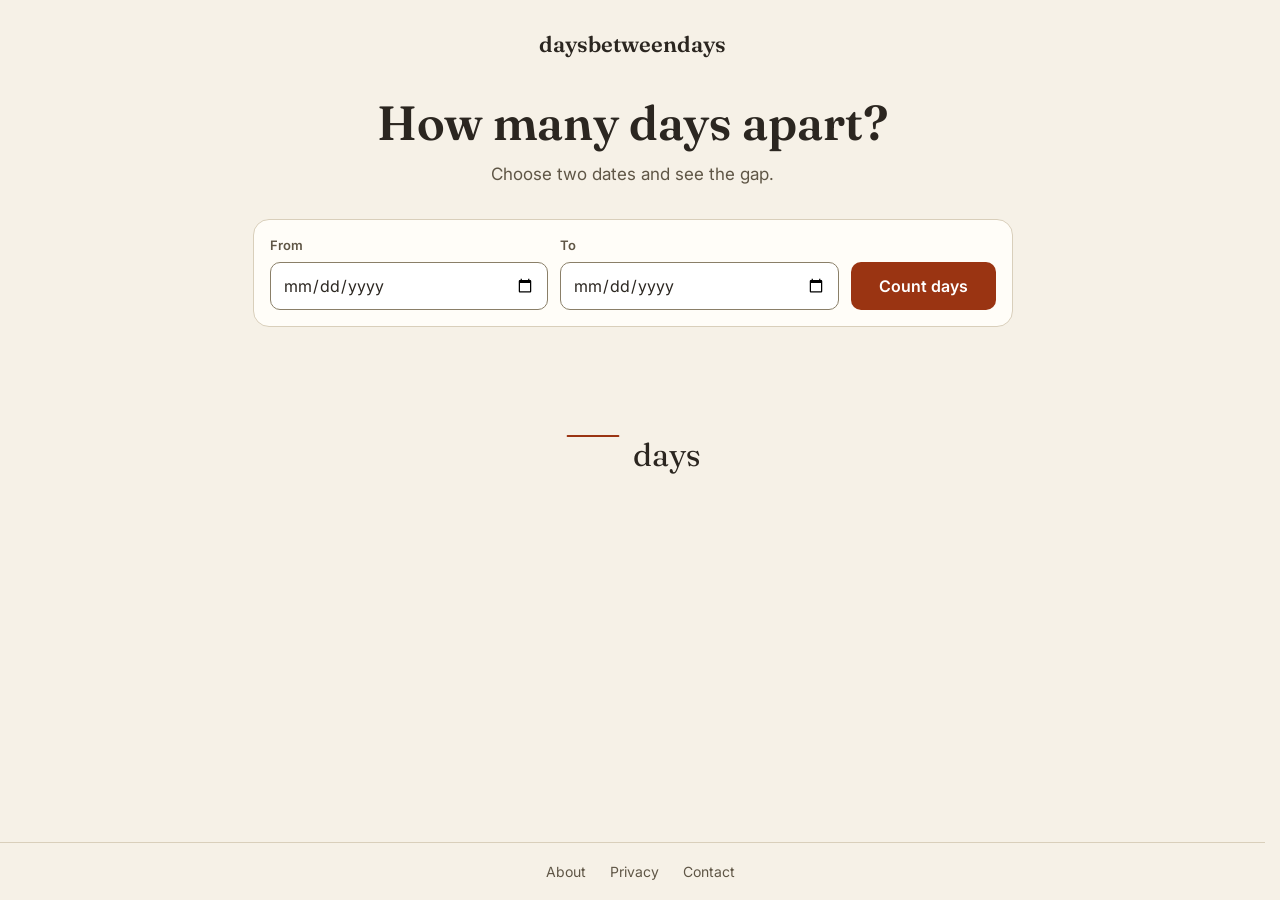
==== index.html @ 242fb788 "Add Vercel Web Analytics" ====
<!doctype html>
<html lang="en">
<head>
  <meta charset="utf-8">
  <meta name="viewport" content="width=device-width, initial-scale=1">
  <title>Days Between Dates Calculator | daysbetweendays</title>
  <meta name="description" content="Free calculator that shows how many days there are between two dates, in days, weeks, months and years.">
  <link rel="preconnect" href="https://fonts.googleapis.com">
  <link rel="preconnect" href="https://fonts.gstatic.com" crossorigin>
  <link rel="stylesheet" href="https://fonts.googleapis.com/css2?family=Fraunces:wght@500;600;700&family=Inter:wght@400;500;600&display=swap">
  <link rel="stylesheet" href="style.css">
  <script>
    window.va = window.va || function () { (window.vaq = window.vaq || []).push(arguments); };
  </script>
  <script defer src="/_vercel/insights/script.js"></script>
</head>
<body>
  <header class="site-header">
    <a class="brand" href="/">daysbetweendays</a>
  </header>

  <div class="layout">
    <!-- Left sidebar ad: paste your ad code inside this div -->
    <!-- <aside class="ad side side-left" aria-label="Advertisement">Ad 160×600</aside> -->

    <main class="main">
      <h1>How many days apart?</h1>
      <p class="lead">Choose two dates and see the gap.</p>

      <form class="calc" id="calc" novalidate>
        <div class="field">
          <label for="start">From</label>
          <input id="start" name="start" type="date">
        </div>
        <div class="field">
          <label for="end">To</label>
          <input id="end" name="end" type="date">
        </div>
        <button type="submit" class="btn">Count days</button>
      </form>

      <section class="result" aria-live="polite">
        <p class="error" id="error" hidden></p>
        <div class="big">
          <span class="num" id="days">–</span>
          <span class="unit" id="unit">days</span>
        </div>
        <div class="pills">
          <span class="pill" id="weeks" hidden></span>
          <span class="pill" id="ymd" hidden></span>
        </div>
      </section>
    </main>

    <!-- Right sidebar ad: paste your ad code inside this div -->
    <!-- <aside class="ad side side-right" aria-label="Advertisement">Ad 160×600</aside> -->
  </div>

  <!-- Bottom banner ad: paste your ad code inside this div -->
  <!-- <div class="ad-row">
    <div class="ad banner" aria-label="Advertisement">Ad 728×90</div>
  </div> -->

  <footer class="site-footer">
    <a href="/about.html">About</a>
    <a href="/privacy.html">Privacy</a>
    <a href="/contact.html">Contact</a>
  </footer>

  <script>
    (function () {
      var form = document.getElementById('calc');
      var startEl = document.getElementById('start');
      var endEl = document.getElementById('end');
      var daysEl = document.getElementById('days');
      var unitEl = document.getElementById('unit');
      var weeksEl = document.getElementById('weeks');
      var ymdEl = document.getElementById('ymd');
      var errorEl = document.getElementById('error');

      function parse(value) {
        var p = value.split('-');
        return { y: +p[0], m: +p[1], d: +p[2], t: Date.UTC(+p[0], +p[1] - 1, +p[2]) };
      }

      function plural(n, word) {
        return n + ' ' + word + (n === 1 ? '' : 's');
      }

      function reset() {
        daysEl.textContent = '–';
        unitEl.textContent = 'days';
        weeksEl.hidden = true;
        ymdEl.hidden = true;
      }

      function calculate() {
        errorEl.hidden = true;
        if (!startEl.value || !endEl.value) {
          reset();
          if (startEl.value || endEl.value) {
            errorEl.textContent = 'Choose both dates to see the result.';
            errorEl.hidden = false;
          }
          return;
        }

        var a = parse(startEl.value);
        var b = parse(endEl.value);
        if (b.t < a.t) { var tmp = a; a = b; b = tmp; }

        var total = Math.round((b.t - a.t) / 86400000);

        var years = b.y - a.y;
        var months = b.m - a.m;
        var days = b.d - a.d;
        if (days < 0) {
          months -= 1;
          days += new Date(Date.UTC(b.y, b.m - 1, 0)).getUTCDate();
        }
        if (months < 0) { years -= 1; months += 12; }

        var weeks = Math.floor(total / 7);
        var remDays = total % 7;

        daysEl.textContent = total.toLocaleString('en-GB');
        unitEl.textContent = total === 1 ? 'day' : 'days';

        weeksEl.textContent = plural(weeks, 'week') + ', ' + plural(remDays, 'day');
        weeksEl.hidden = false;

        var parts = [];
        if (years) parts.push(plural(years, 'year'));
        if (months) parts.push(plural(months, 'month'));
        if (days || !parts.length) parts.push(plural(days, 'day'));
        ymdEl.textContent = parts.join(', ');
        ymdEl.hidden = false;
      }

      form.addEventListener('submit', function (e) { e.preventDefault(); calculate(); });
      startEl.addEventListener('change', calculate);
      endEl.addEventListener('change', calculate);
    })();
  </script>
</body>
</html>
---- style.css ----
:root {
  --bg: #f6f1e7;
  --surface: #fffdf8;
  --pill: #efe8d9;
  --border: #d9cfbb;
  --input-border: #8a7f68;
  --text: #2b2620;
  --muted: #5f5646;
  --accent: #9a3412;
  --accent-hover: #7c2a0e;
  --serif: 'Fraunces', Georgia, serif;
  --sans: 'Inter', system-ui, -apple-system, 'Segoe UI', sans-serif;
}

*, *::before, *::after { box-sizing: border-box; }

html { scrollbar-gutter: stable; }

body {
  margin: 0;
  min-height: 100vh;
  display: flex;
  flex-direction: column;
  background: var(--bg);
  color: var(--text);
  font-family: var(--sans);
  line-height: 1.5;
}

/* Header */
.site-header { padding: 28px 32px 0; text-align: center; }
.brand {
  font-family: var(--serif);
  font-weight: 600;
  font-size: 22px;
  color: var(--text);
  text-decoration: none;
}

/* Layout: equal side columns keep the main column centred on the page */
.layout {
  flex: 1;
  display: grid;
  grid-template-columns: minmax(0, 1fr) minmax(0, 760px) minmax(0, 1fr);
  gap: 40px;
  padding: 36px 24px;
}
.main { grid-column: 2; min-width: 0; text-align: center; }
.side-left { justify-self: end; }
.side-right { justify-self: start; }

h1 {
  margin: 0 0 12px;
  font-family: var(--serif);
  font-size: 48px;
  line-height: 1.1;
  font-weight: 600;
}
.lead { margin: 0 0 32px; color: var(--muted); font-size: 17px; }

/* Calculator bar */
.calc {
  display: flex;
  flex-wrap: wrap;
  align-items: flex-end;
  gap: 12px;
  padding: 16px;
  background: var(--surface);
  border: 1px solid var(--border);
  border-radius: 16px;
  text-align: left;
}
.field { flex: 1; min-width: 170px; display: flex; flex-direction: column; gap: 6px; }
.field label { font-size: 13px; font-weight: 600; color: var(--muted); }
.field input {
  height: 48px;
  padding: 0 12px;
  border: 1px solid var(--input-border);
  border-radius: 10px;
  background: #fff;
  color: var(--text);
  font: 16px var(--sans);
}
.btn {
  height: 48px;
  padding: 0 28px;
  border: 0;
  border-radius: 10px;
  background: var(--accent);
  color: #fff;
  font: 600 16px var(--sans);
  cursor: pointer;
}
.btn:hover { background: var(--accent-hover); }
.field input:focus-visible,
.btn:focus-visible { outline: 3px solid #1d4ed8; outline-offset: 2px; }

/* Result */
.result { margin-top: 36px; }
.big { display: flex; align-items: baseline; justify-content: center; gap: 12px; }
.num {
  font-family: var(--serif);
  font-size: 120px;
  font-weight: 700;
  line-height: 1;
  color: var(--accent);
  overflow-wrap: anywhere;
}
.unit { font-family: var(--serif); font-size: 32px; }
.pills { margin-top: 14px; display: flex; gap: 10px; justify-content: center; flex-wrap: wrap; }
.pill { padding: 8px 16px; border-radius: 999px; background: var(--pill); font-size: 14px; }
.error { margin: 0 0 12px; color: #9b1c1c; font-weight: 500; }

/* Ads */
.ad {
  display: flex;
  align-items: center;
  justify-content: center;
  flex: none;
  border: 1px dashed #8a7f68;
  background: #efe8d9;
  color: var(--muted);
  font: 500 12px var(--sans);
}
.side { width: 160px; height: 600px; }
.ad-row { display: flex; justify-content: center; padding: 0 24px 86px; }
.banner { width: 728px; max-width: 100%; height: 90px; }

/* Footer */
.site-footer {
  padding: 18px 32px;
  border-top: 1px solid var(--border);
  position: fixed
  ;
  right: 0;
  bottom: 0;
  left: 0;
  background: var(--bg);
  display: flex;
  gap: 24px;
  justify-content: center;
  font-size: 14px;
}
.site-footer a { color: var(--muted); text-decoration: none; }
.site-footer a:hover { text-decoration: underline; }

/* Responsive */
@media (max-width: 1240px) {
  .layout { grid-template-columns: minmax(0, 1fr); }
  .main { grid-column: 1; }
  .side { display: none; }
}
@media (max-width: 600px) {
  h1 { font-size: 36px; }
  .num { font-size: 80px; }
  .btn { width: 100%; }
}

/* Pages */
.page {
   max-width: 600px; 
   margin: 0 auto; 
   margin-top: 36px;
   padding-bottom: 60px;
   text-align: left; 
  }
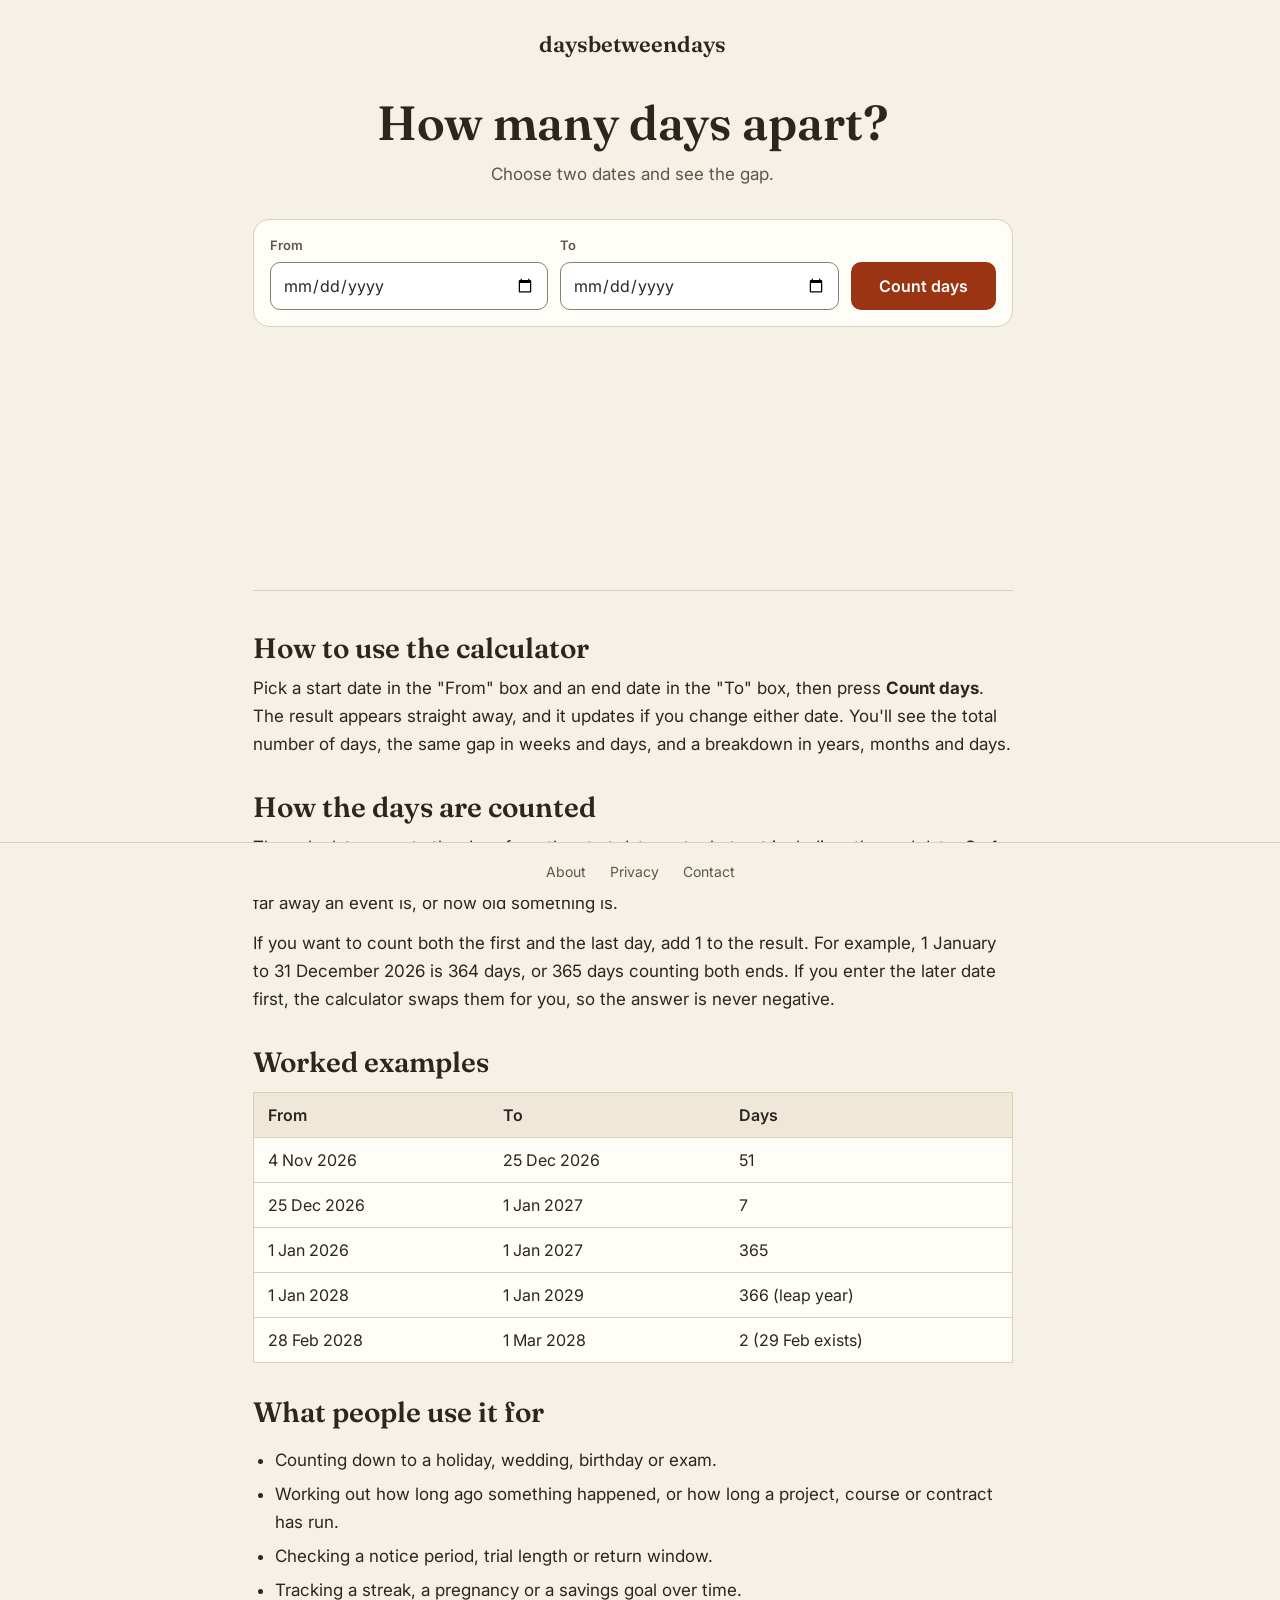
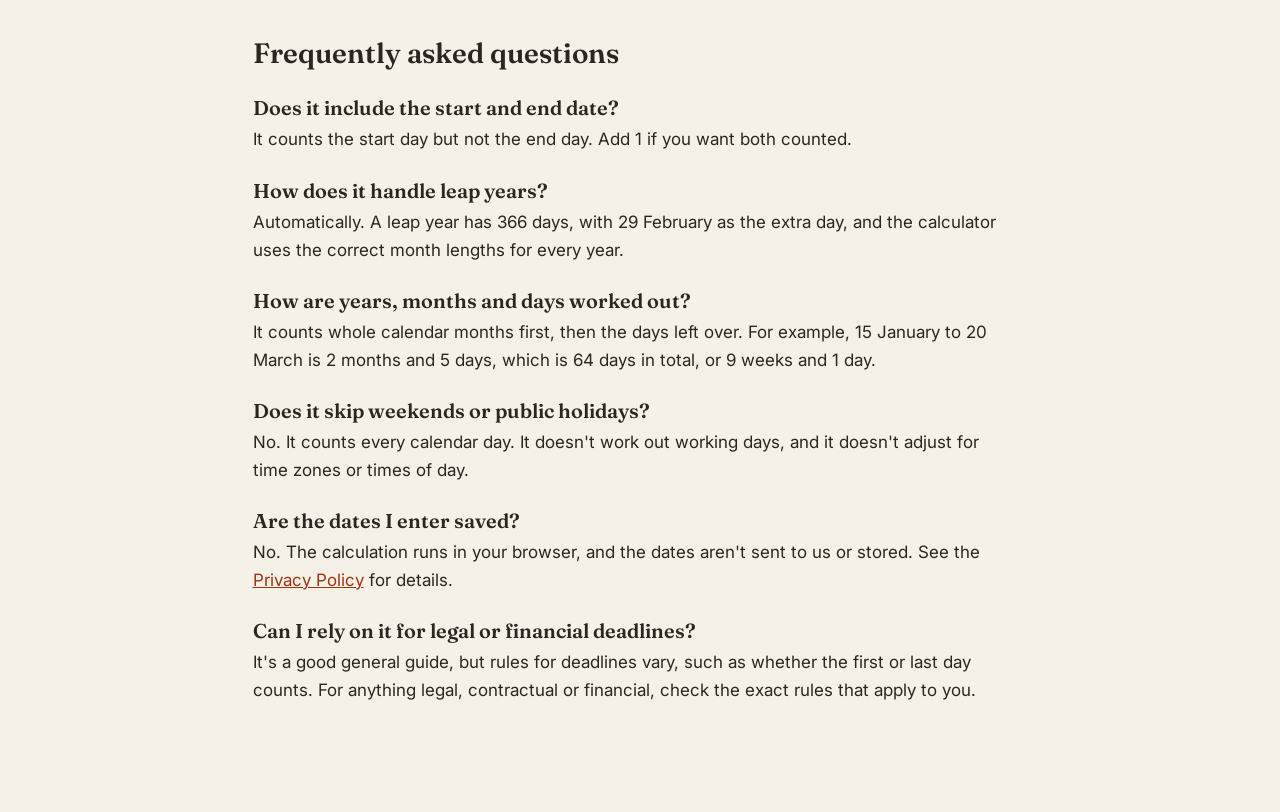
==== commit 2660bc5c: "Updated index page" ====
--- a/index.html
+++ b/index.html
@@ -42,13 +42,65 @@
       <section class="result" aria-live="polite">
         <p class="error" id="error" hidden></p>
         <div class="big">
-          <span class="num" id="days">–</span>
-          <span class="unit" id="unit">days</span>
+          <span class="num" id="days"></span>
+          <span class="unit" id="unit"></span>
         </div>
         <div class="pills">
           <span class="pill" id="weeks" hidden></span>
           <span class="pill" id="ymd" hidden></span>
         </div>
+      </section>
+      <section class="info">
+        <h2>How to use the calculator</h2>
+        <p>Pick a start date in the "From" box and an end date in the "To" box, then press <strong>Count days</strong>. The result appears straight away, and it updates if you change either date. You'll see the total number of days, the same gap in weeks and days, and a breakdown in years, months and days.</p>
+
+        <h2>How the days are counted</h2>
+        <p>The calculator counts the days from the start date up to, but not including, the end date. So 1 January to 2 January is 1 day. This is the usual way to measure how long something lasts, how far away an event is, or how old something is.</p>
+        <p>If you want to count both the first and the last day, add 1 to the result. For example, 1 January to 31 December 2026 is 364 days, or 365 days counting both ends. If you enter the later date first, the calculator swaps them for you, so the answer is never negative.</p>
+
+        <h2>Worked examples</h2>
+        <div class="table-wrap">
+          <table>
+            <thead>
+              <tr><th scope="col">From</th><th scope="col">To</th><th scope="col">Days</th></tr>
+            </thead>
+            <tbody>
+              <tr><td>4 Nov 2026</td><td>25 Dec 2026</td><td>51</td></tr>
+              <tr><td>25 Dec 2026</td><td>1 Jan 2027</td><td>7</td></tr>
+              <tr><td>1 Jan 2026</td><td>1 Jan 2027</td><td>365</td></tr>
+              <tr><td>1 Jan 2028</td><td>1 Jan 2029</td><td>366 (leap year)</td></tr>
+              <tr><td>28 Feb 2028</td><td>1 Mar 2028</td><td>2 (29 Feb exists)</td></tr>
+            </tbody>
+          </table>
+        </div>
+
+        <h2>What people use it for</h2>
+        <ul>
+          <li>Counting down to a holiday, wedding, birthday or exam.</li>
+          <li>Working out how long ago something happened, or how long a project, course or contract has run.</li>
+          <li>Checking a notice period, trial length or return window.</li>
+          <li>Tracking a streak, a pregnancy or a savings goal over time.</li>
+        </ul>
+
+        <h2>Frequently asked questions</h2>
+
+        <h3>Does it include the start and end date?</h3>
+        <p>It counts the start day but not the end day. Add 1 if you want both counted.</p>
+
+        <h3>How does it handle leap years?</h3>
+        <p>Automatically. A leap year has 366 days, with 29 February as the extra day, and the calculator uses the correct month lengths for every year.</p>
+
+        <h3>How are years, months and days worked out?</h3>
+        <p>It counts whole calendar months first, then the days left over. For example, 15 January to 20 March is 2 months and 5 days, which is 64 days in total, or 9 weeks and 1 day.</p>
+
+        <h3>Does it skip weekends or public holidays?</h3>
+        <p>No. It counts every calendar day. It doesn't work out working days, and it doesn't adjust for time zones or times of day.</p>
+
+        <h3>Are the dates I enter saved?</h3>
+        <p>No. The calculation runs in your browser, and the dates aren't sent to us or stored. See the <a href="/privacy.html">Privacy Policy</a> for details.</p>
+
+        <h3>Can I rely on it for legal or financial deadlines?</h3>
+        <p>It's a good general guide, but rules for deadlines vary, such as whether the first or last day counts. For anything legal, contractual or financial, check the exact rules that apply to you.</p>
       </section>
     </main>
 
@@ -88,8 +140,8 @@
       }
 
       function reset() {
-        daysEl.textContent = '–';
-        unitEl.textContent = 'days';
+        daysEl.textContent = '';
+        unitEl.textContent = '';
         weeksEl.hidden = true;
         ymdEl.hidden = true;
       }
@@ -98,10 +150,6 @@
         errorEl.hidden = true;
         if (!startEl.value || !endEl.value) {
           reset();
-          if (startEl.value || endEl.value) {
-            errorEl.textContent = 'Choose both dates to see the result.';
-            errorEl.hidden = false;
-          }
           return;
         }
 
--- a/style.css
+++ b/style.css
@@ -45,7 +45,7 @@
   gap: 40px;
   padding: 36px 24px;
 }
-.main { grid-column: 2; min-width: 0; text-align: center; }
+.main { grid-column: 2; min-width: 0; padding-bottom: 60px; text-align: center; }
 .side-left { justify-self: end; }
 .side-right { justify-self: start; }
 
@@ -96,7 +96,7 @@
 .btn:focus-visible { outline: 3px solid #1d4ed8; outline-offset: 2px; }
 
 /* Result */
-.result { margin-top: 36px; }
+.result { min-height: 171px; margin-top: 36px; }
 .big { display: flex; align-items: baseline; justify-content: center; gap: 12px; }
 .num {
   font-family: var(--serif);
@@ -163,4 +163,73 @@
    margin-top: 36px;
    padding-bottom: 60px;
    text-align: left; 
-  }+  }
+
+/* Homepage information section */
+.info { 
+  margin-top: 56px; 
+  padding-top: 8px; 
+  border-top: 1px solid var(--border); 
+  text-align: left; 
+}
+
+.info h2 { 
+  margin: 32px 0 8px; 
+  font-family: var(--serif); 
+  font-size: 28px; 
+  line-height: 1.25; 
+  font-weight: 600; 
+}
+
+.info h3 {
+  margin: 24px 0 4px; 
+  font-family: var(--serif); 
+  font-size: 20px; 
+  line-height: 1.3; 
+  font-weight: 600; 
+}
+
+.info p, .info li { 
+  font-size: 17px; 
+  line-height: 1.65; 
+}
+
+.info p { 
+  margin: 0 0 12px; 
+}
+.info ul { 
+  padding-left: 22px; 
+}
+.info li { 
+  margin-bottom: 6px; 
+}
+.info a { 
+  color: var(--accent); 
+  text-decoration: underline; 
+}
+
+.table-wrap { 
+  overflow-x: auto; 
+  margin: 12px 0; 
+}
+
+.info table { 
+  width: 100%; 
+  border-collapse: collapse; 
+  background: var(--surface); 
+  border: 1px solid var(--border); 
+}
+
+.info th, .info td { 
+  padding: 10px 14px; 
+  text-align: left; 
+  font-size: 16px; 
+  border-bottom: 1px solid var(--border); 
+}
+
+.info th { 
+  background: var(--pill); 
+  font-weight: 600; 
+}
+
+@media (max-width: 600px) { .info h2 { font-size: 24px; } }
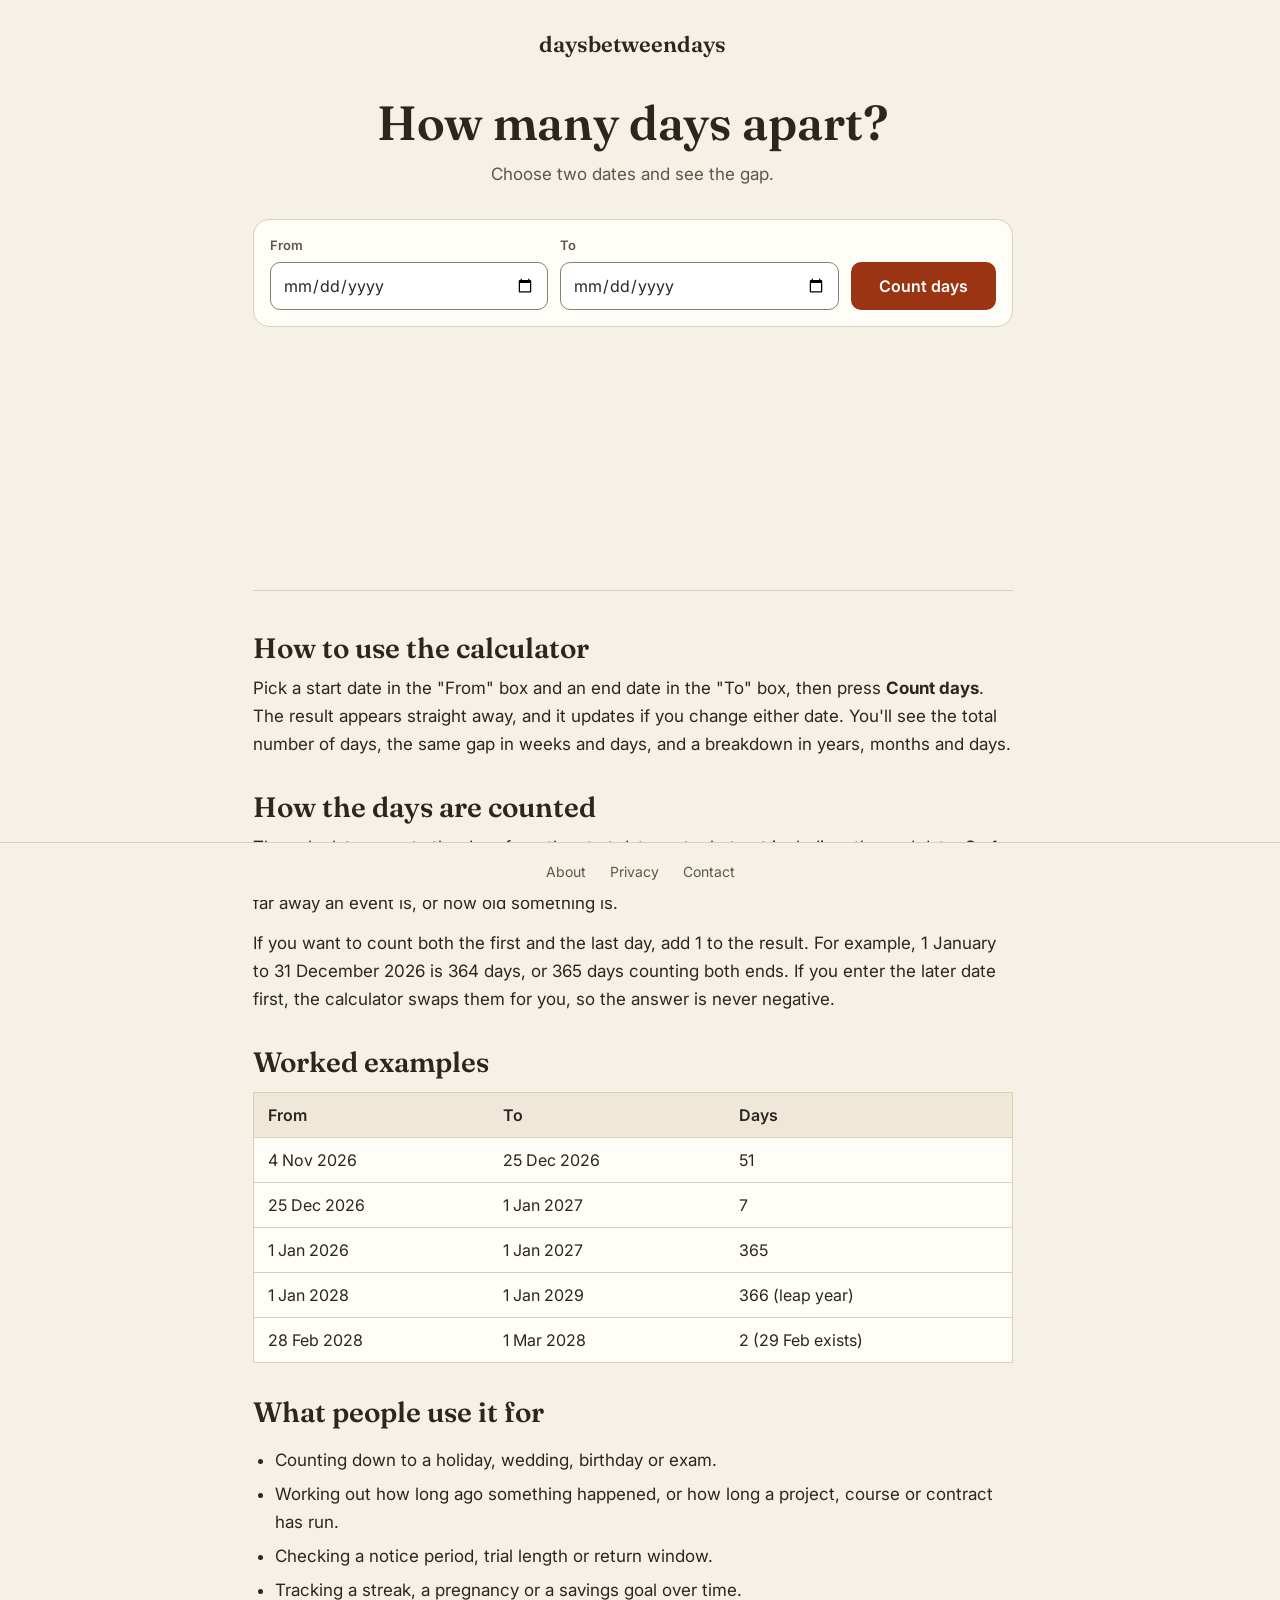
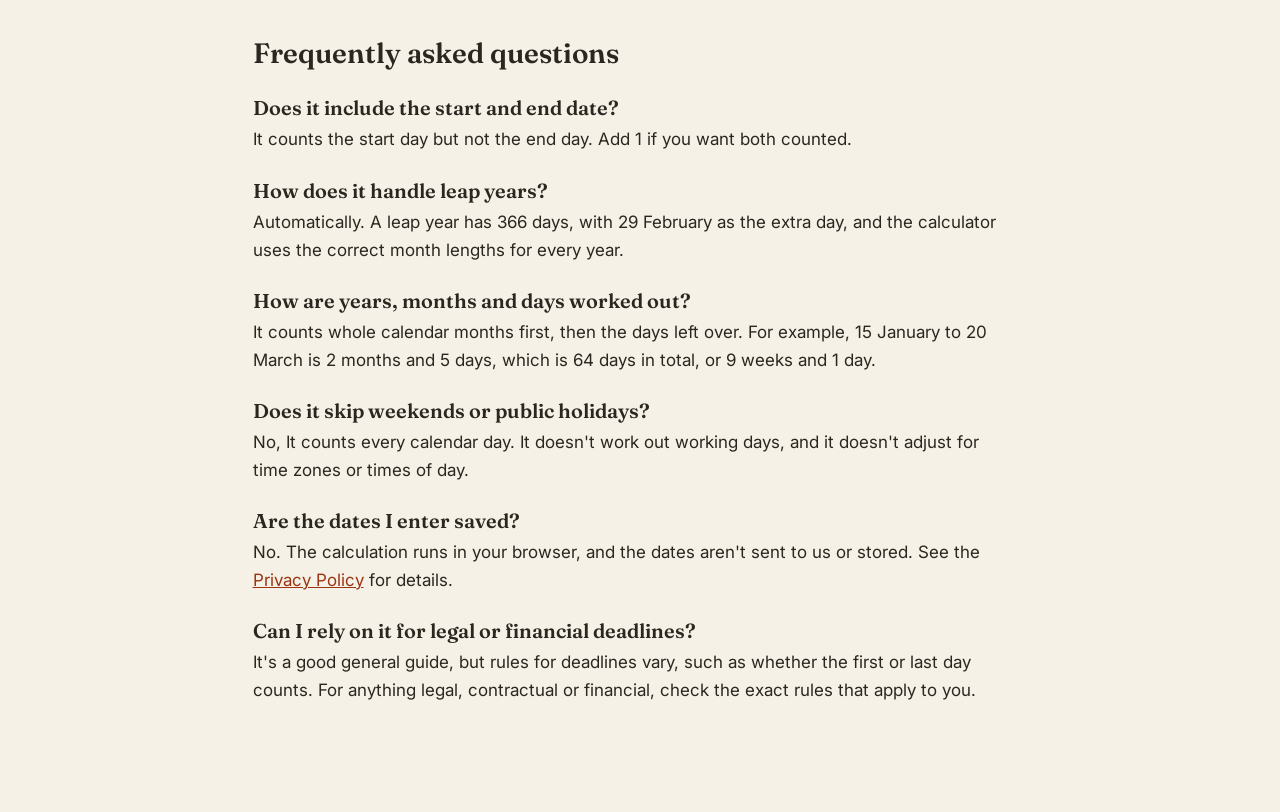
==== commit 9e5e4058: "daysbetweendaysv3" ====
--- a/index.html
+++ b/index.html
@@ -94,7 +94,7 @@
         <p>It counts whole calendar months first, then the days left over. For example, 15 January to 20 March is 2 months and 5 days, which is 64 days in total, or 9 weeks and 1 day.</p>
 
         <h3>Does it skip weekends or public holidays?</h3>
-        <p>No. It counts every calendar day. It doesn't work out working days, and it doesn't adjust for time zones or times of day.</p>
+        <p>No, It counts every calendar day. It doesn't work out working days, and it doesn't adjust for time zones or times of day.</p>
 
         <h3>Are the dates I enter saved?</h3>
         <p>No. The calculation runs in your browser, and the dates aren't sent to us or stored. See the <a href="/privacy.html">Privacy Policy</a> for details.</p>
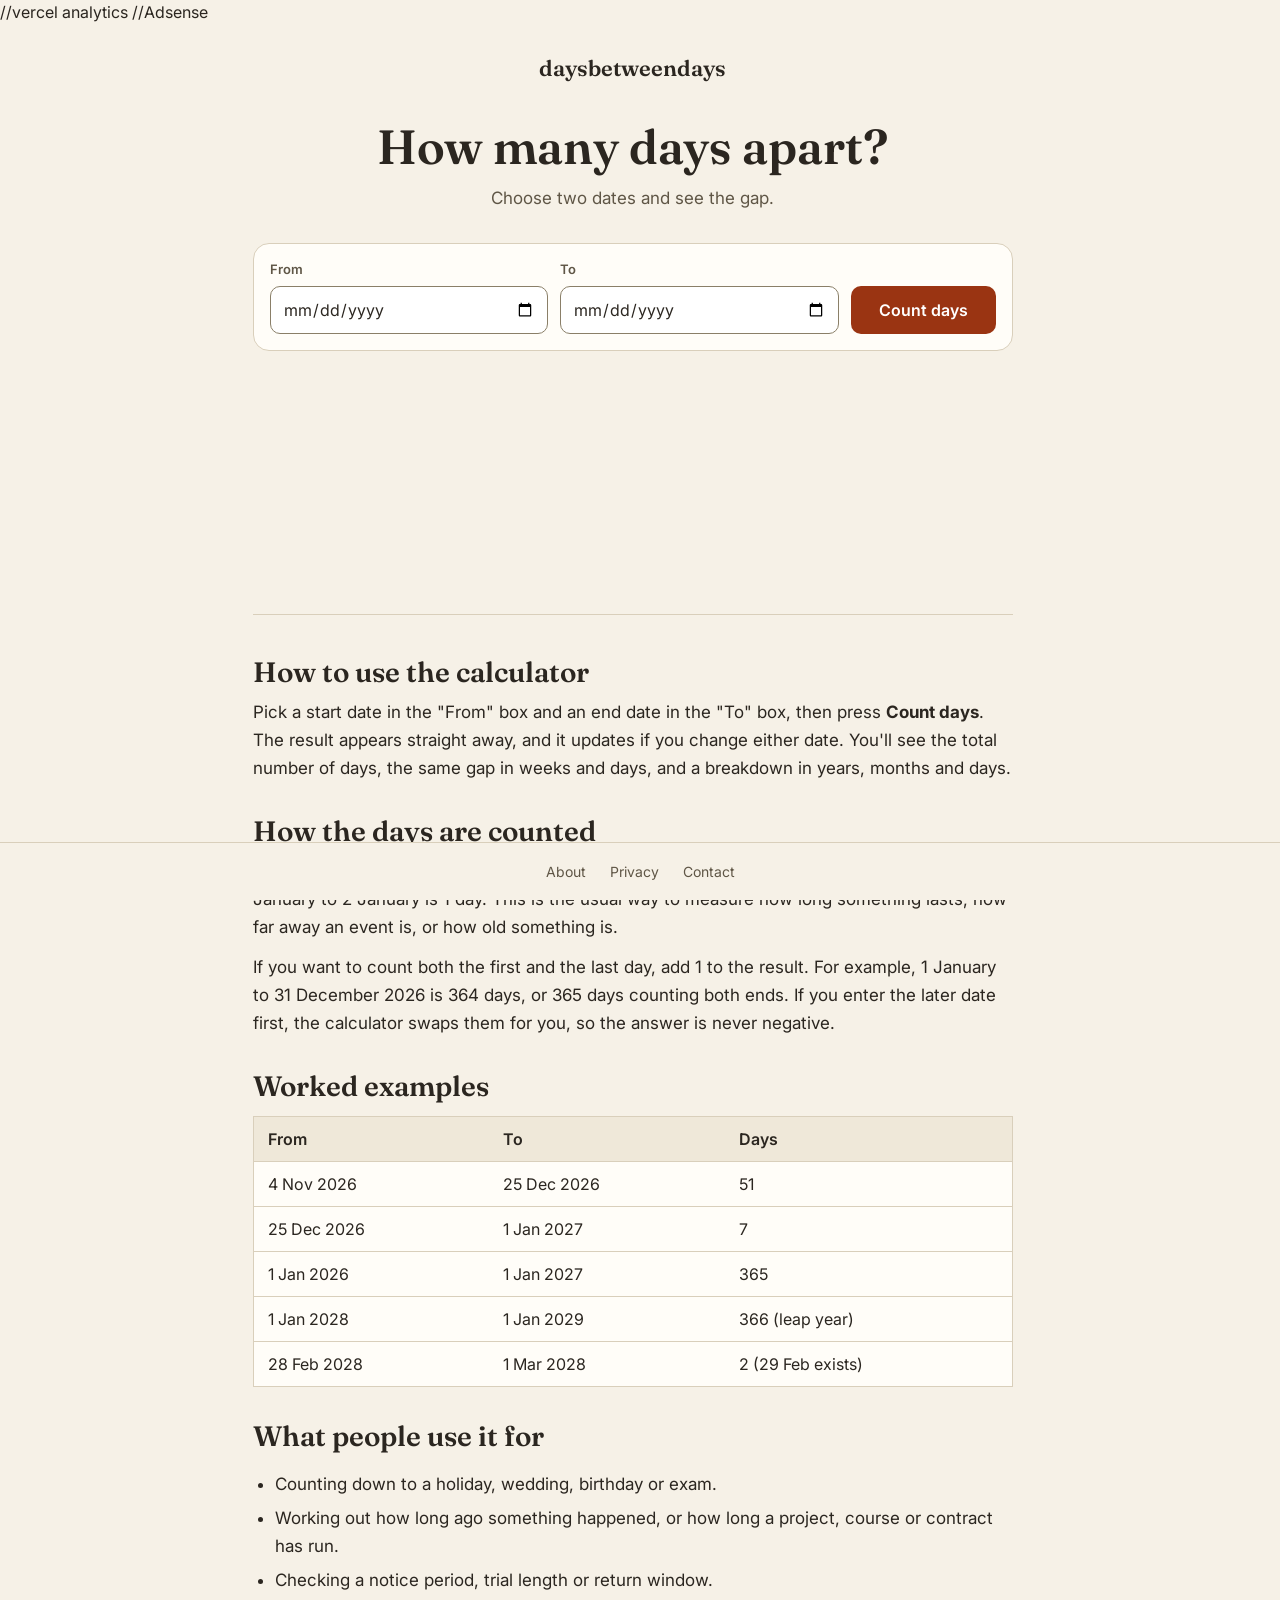
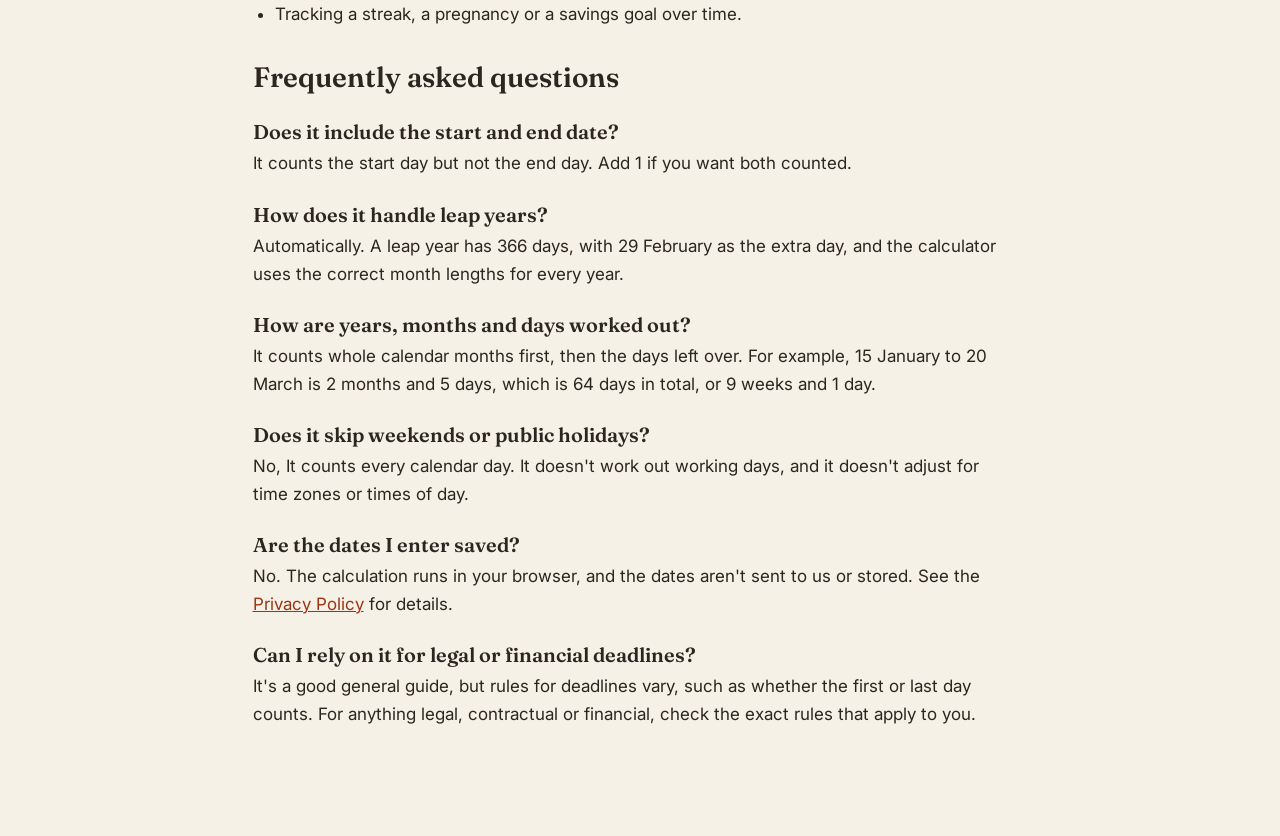
==== commit 1ee7581b: "daysbetweendaysv4" ====
--- a/index.html
+++ b/index.html
@@ -9,10 +9,12 @@
   <link rel="preconnect" href="https://fonts.gstatic.com" crossorigin>
   <link rel="stylesheet" href="https://fonts.googleapis.com/css2?family=Fraunces:wght@500;600;700&family=Inter:wght@400;500;600&display=swap">
   <link rel="stylesheet" href="style.css">
-  <script>
+  <script> //vercel analytics
     window.va = window.va || function () { (window.vaq = window.vaq || []).push(arguments); };
   </script>
-  <script defer src="/_vercel/insights/script.js"></script>
+  <script defer src="/_vercel/insights/script.js"></script> //vercel analytics
+  <script async src="https://pagead2.googlesyndication.com/pagead/js/adsbygoogle.js?client=ca-pub-6821625078439533"
+     crossorigin="anonymous"></script> //Adsense
 </head>
 <body>
   <header class="site-header">
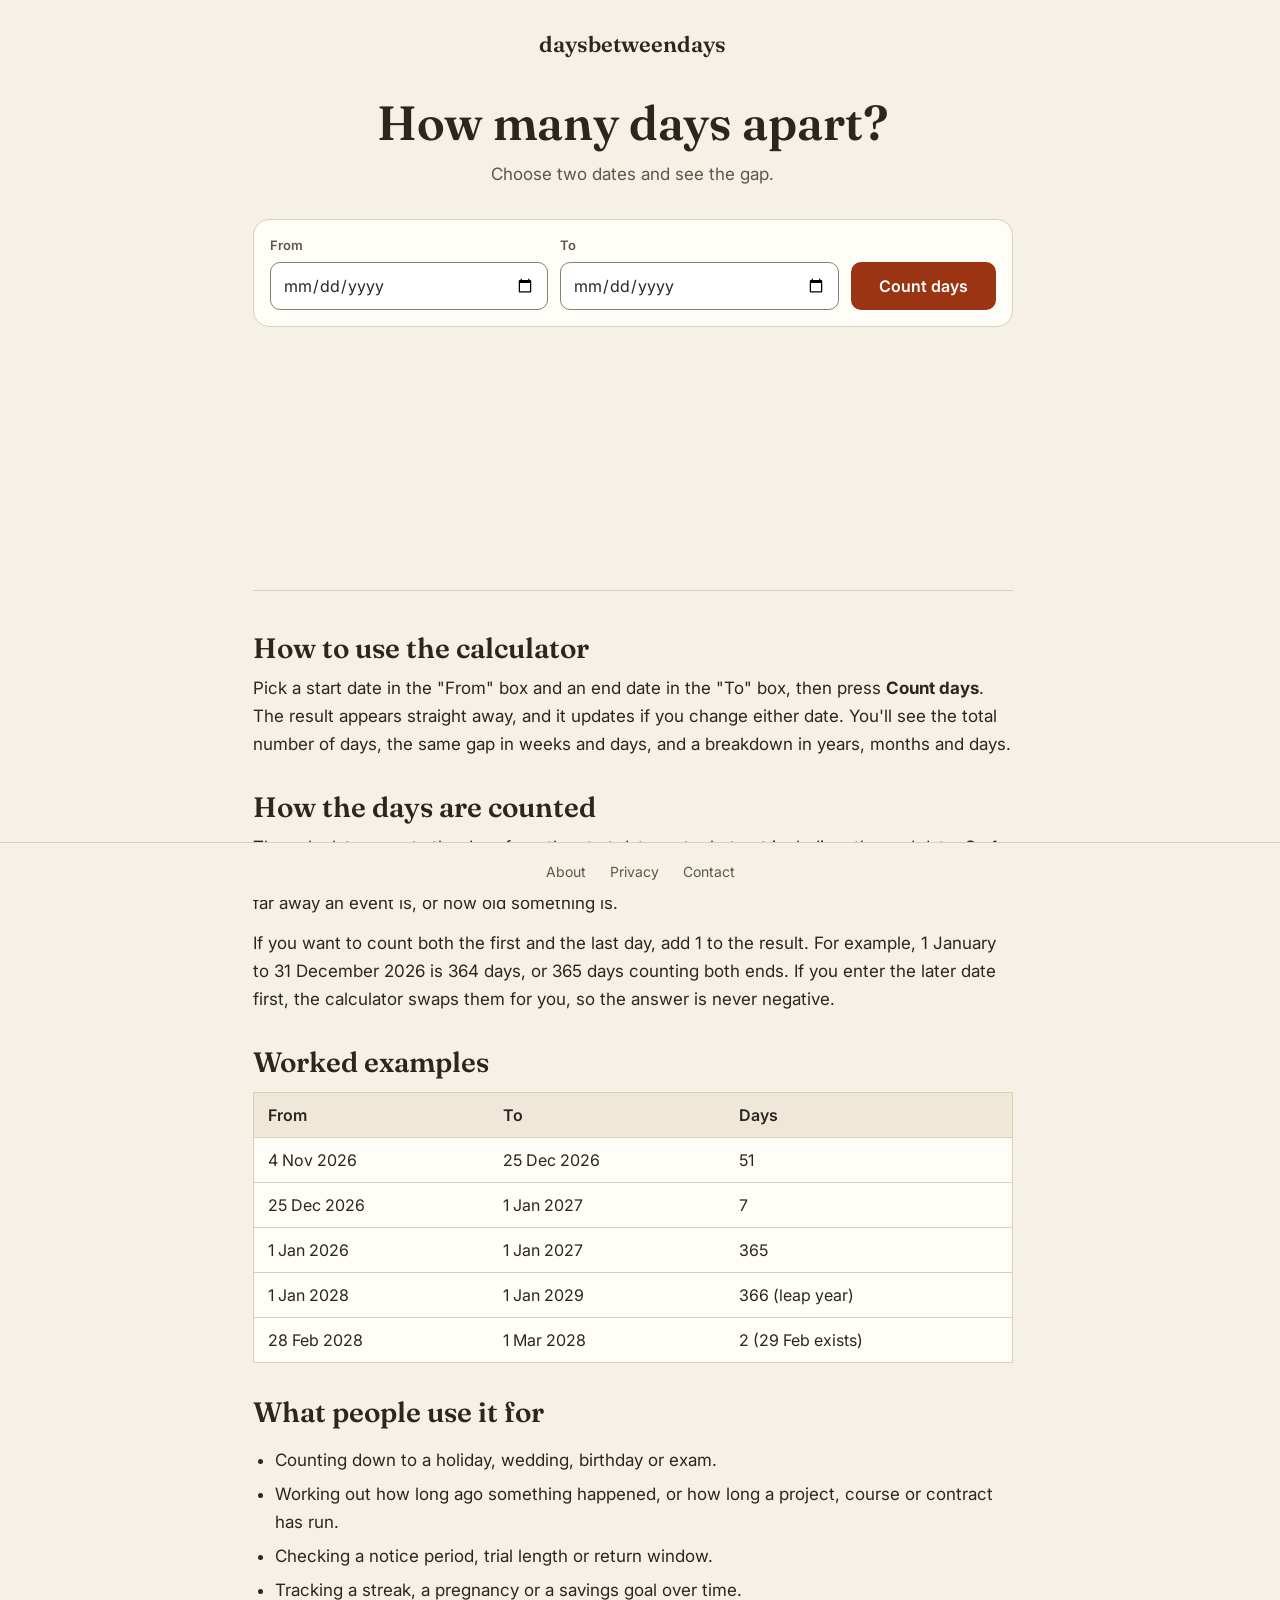
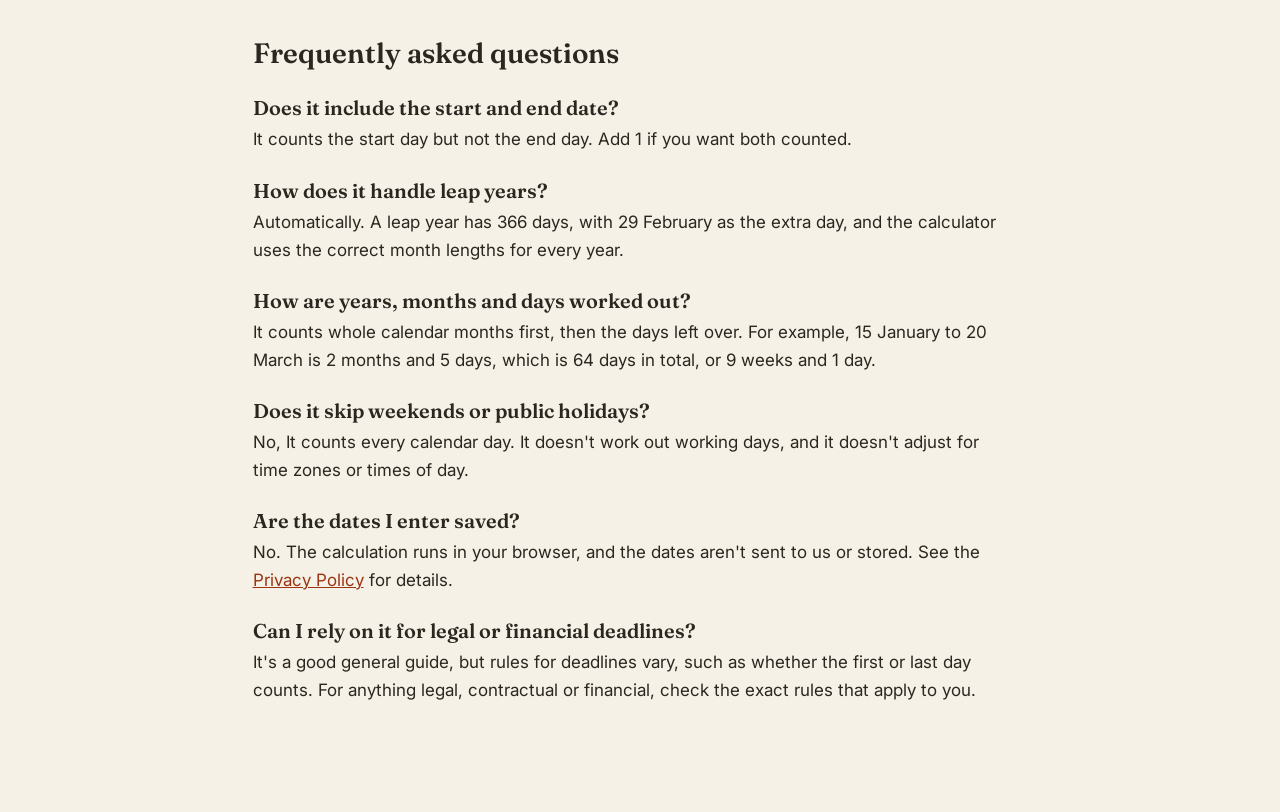
==== commit 7a740d8e: "daysbetweendaysv5" ====
--- a/index.html
+++ b/index.html
@@ -9,12 +9,12 @@
   <link rel="preconnect" href="https://fonts.gstatic.com" crossorigin>
   <link rel="stylesheet" href="https://fonts.googleapis.com/css2?family=Fraunces:wght@500;600;700&family=Inter:wght@400;500;600&display=swap">
   <link rel="stylesheet" href="style.css">
-  <script> //vercel analytics
+  <script> 
     window.va = window.va || function () { (window.vaq = window.vaq || []).push(arguments); };
   </script>
-  <script defer src="/_vercel/insights/script.js"></script> //vercel analytics
+  <script defer src="/_vercel/insights/script.js"></script> 
   <script async src="https://pagead2.googlesyndication.com/pagead/js/adsbygoogle.js?client=ca-pub-6821625078439533"
-     crossorigin="anonymous"></script> //Adsense
+     crossorigin="anonymous"></script> 
 </head>
 <body>
   <header class="site-header">
